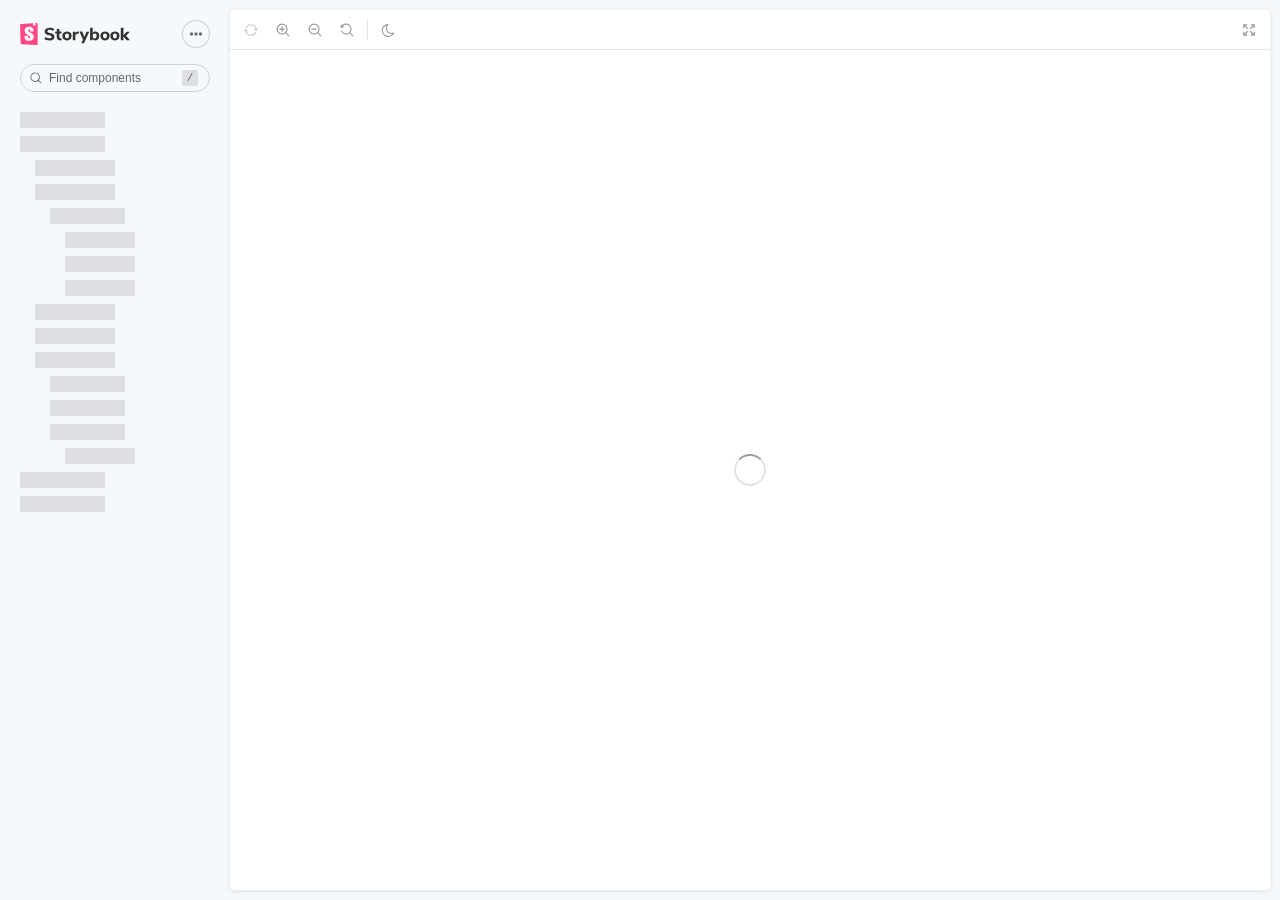
==== index.html @ 4e37e927 "chore: update Storybook" ====
<!doctype html><html lang="en"><head><meta charset="utf-8"/><title>Webpack App</title><meta name="viewport" content="width=device-width,initial-scale=1"/><style>html, body {
    overflow: hidden;
    height: 100%;
    width: 100%;
    margin: 0;
    padding: 0;
  }

  * {
    box-sizing: border-box;
  }</style><script>/* globals window */
  /* eslint-disable no-underscore-dangle */
  try {
    if (window.top !== window) {
      window.__REACT_DEVTOOLS_GLOBAL_HOOK__ = window.top.__REACT_DEVTOOLS_GLOBAL_HOOK__;
    }
  } catch (e) {
    // eslint-disable-next-line no-console
    console.warn('unable to connect to top frame for connecting dev tools');
  }

  window.onerror = function onerror(message, source, line, column, err) {
    if (window.CONFIG_TYPE !== 'DEVELOPMENT') return;
    // eslint-disable-next-line no-var, vars-on-top
    var xhr = new window.XMLHttpRequest();
    xhr.open('POST', '/runtime-error');
    xhr.setRequestHeader('Content-Type', 'application/json;charset=UTF-8');
    xhr.send(
      JSON.stringify({
        /* eslint-disable object-shorthand */
        message: message,
        source: source,
        line: line,
        column: column,
        error: err && { message: err.message, name: err.name, stack: err.stack },
        origin: 'manager',
        /* eslint-enable object-shorthand */
      })
    );
  };</script><style>#root[hidden],
      #docs-root[hidden] {
        display: none !important;
      }</style></head><body><div id="root"></div><div id="docs-root"></div><script>window['CONFIG_TYPE'] = "PRODUCTION";
          
      
          
            window['LOGLEVEL'] = "info";
          
      
          
            window['FEATURES'] = {"postcss":true,"emotionAlias":false,"warnOnLegacyHierarchySeparator":true,"buildStoriesJson":false,"storyStoreV7":false,"modernInlineRender":false,"breakingChangesV7":false,"interactionsDebugger":false,"babelModeV7":false,"argTypeTargetsV7":false,"previewMdx2":false};
          
      
          
      
          
      
          
            window['DOCS_MODE'] = false;</script><script src="runtime~main.684f02d374b0b2e201ba.manager.bundle.js"></script><script src="640.bce159fa34255ddc52f7.manager.bundle.js"></script><script src="main.37ca1c483bad04887713.manager.bundle.js"></script></body></html>
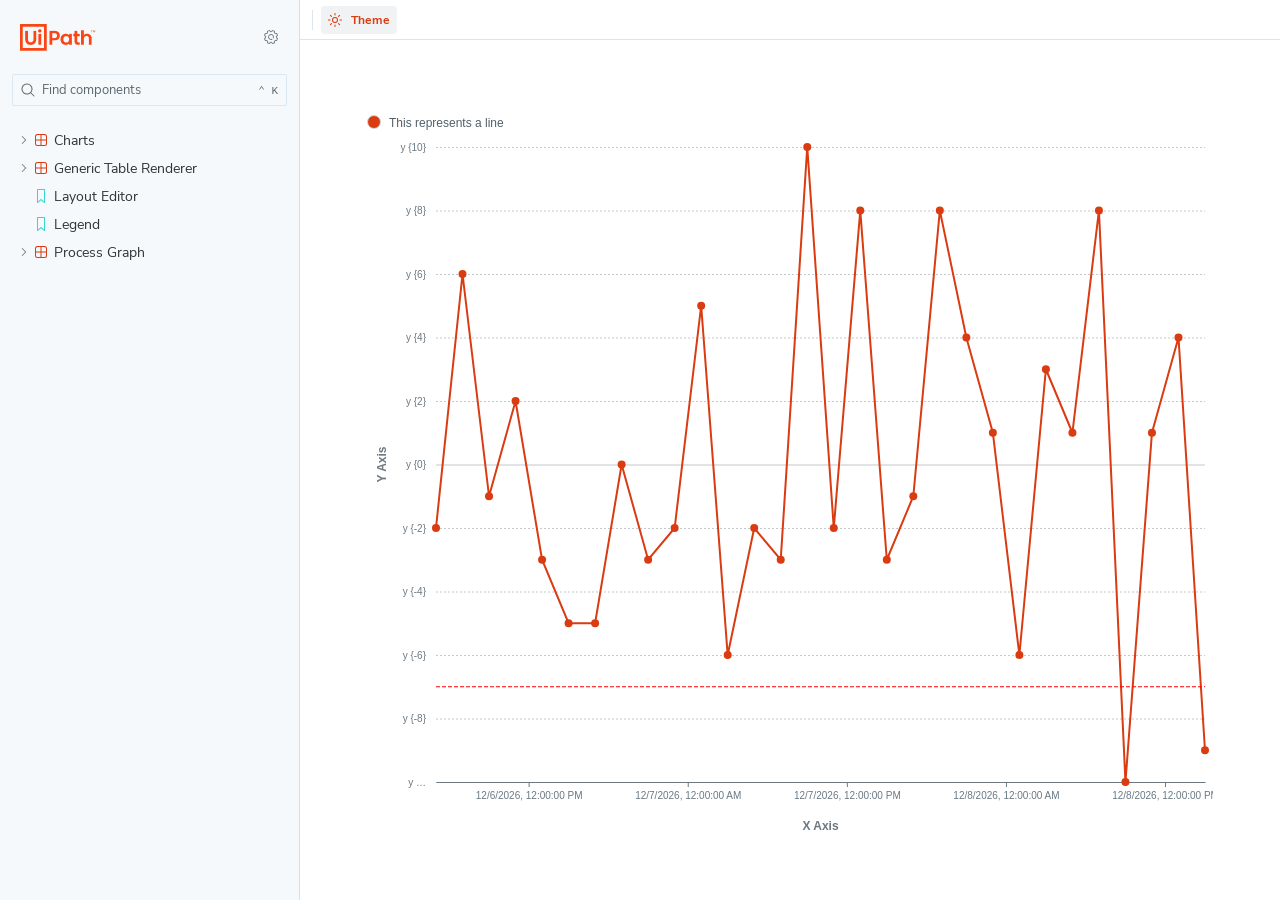
==== commit e830caf6: "chore: update Storybook" ====
--- a/index.html
+++ b/index.html
@@ -1,59 +1,156 @@
-<!doctype html><html lang="en"><head><meta charset="utf-8"/><title>Webpack App</title><meta name="viewport" content="width=device-width,initial-scale=1"/><style>html, body {
-    overflow: hidden;
-    height: 100%;
-    width: 100%;
-    margin: 0;
-    padding: 0;
+<!DOCTYPE html>
+<html lang="en">
+  <head>
+    <meta charset="utf-8" />
+
+    <title>storybook - Storybook</title>
+    <meta name="viewport" content="width=device-width, initial-scale=1" />
+
+    
+    <link rel="icon" type="image/svg+xml" href="./favicon.svg" />
+    
+    <style>
+      @font-face {
+        font-family: 'Nunito Sans';
+        font-style: normal;
+        font-weight: 400;
+        font-display: swap;
+        src: url('./sb-common-assets/nunito-sans-regular.woff2') format('woff2');
+      }
+
+      @font-face {
+        font-family: 'Nunito Sans';
+        font-style: italic;
+        font-weight: 400;
+        font-display: swap;
+        src: url('./sb-common-assets/nunito-sans-italic.woff2') format('woff2');
+      }
+
+      @font-face {
+        font-family: 'Nunito Sans';
+        font-style: normal;
+        font-weight: 700;
+        font-display: swap;
+        src: url('./sb-common-assets/nunito-sans-bold.woff2') format('woff2');
+      }
+
+      @font-face {
+        font-family: 'Nunito Sans';
+        font-style: italic;
+        font-weight: 700;
+        font-display: swap;
+        src: url('./sb-common-assets/nunito-sans-bold-italic.woff2') format('woff2');
+      }
+    </style>
+
+    <link href="./sb-manager/runtime.js" rel="modulepreload" />
+
+    
+    <link href="./sb-addons/storybook-core-server-presets-0/common-manager-bundle.js" rel="modulepreload" />
+    
+    <link href="./sb-addons/docs-1/manager-bundle.js" rel="modulepreload" />
+    
+    <link href="./sb-addons/themes-2/manager-bundle.js" rel="modulepreload" />
+    
+    <link href="./sb-addons/storybook-3/manager-bundle.js" rel="modulepreload" />
+       
+
+    <style>
+      #storybook-root[hidden] {
+        display: none !important;
+      }
+    </style>
+
+    
+  </head>
+  <body>
+    <div id="root"></div>
+
+    
+    <script>
+      
+        
+          window['FEATURES'] = {
+  "argTypeTargetsV7": true,
+  "legacyDecoratorFileOrder": false,
+  "disallowImplicitActionsInRenderV8": true,
+  "viewport": true,
+  "highlight": true,
+  "controls": true,
+  "interactions": true,
+  "actions": true,
+  "backgrounds": true,
+  "outline": true,
+  "measure": true
+};
+        
+      
+        
+          window['REFS'] = {};
+        
+      
+        
+          window['LOGLEVEL'] = "info";
+        
+      
+        
+          window['DOCS_OPTIONS'] = {
+  "defaultName": "Docs"
+};
+        
+      
+        
+          window['CONFIG_TYPE'] = "PRODUCTION";
+        
+      
+        
+      
+        
+      
+        
+          window['TAGS_OPTIONS'] = {
+  "dev-only": {
+    "excludeFromDocsStories": true
+  },
+  "docs-only": {
+    "excludeFromSidebar": true
+  },
+  "test-only": {
+    "excludeFromSidebar": true,
+    "excludeFromDocsStories": true
   }
+};
+        
+      
+        
+          window['STORYBOOK_RENDERER'] = "html";
+        
+      
+        
+          window['STORYBOOK_BUILDER'] = "@storybook/html-vite/node_modules/@storybook/builder-vite";
+        
+      
+        
+          window['STORYBOOK_FRAMEWORK'] = "@storybook/html-vite";
+        
+      
+    </script>
+    
 
-  * {
-    box-sizing: border-box;
-  }</style><script>/* globals window */
-  /* eslint-disable no-underscore-dangle */
-  try {
-    if (window.top !== window) {
-      window.__REACT_DEVTOOLS_GLOBAL_HOOK__ = window.top.__REACT_DEVTOOLS_GLOBAL_HOOK__;
-    }
-  } catch (e) {
-    // eslint-disable-next-line no-console
-    console.warn('unable to connect to top frame for connecting dev tools');
-  }
+    <script type="module">
+      import './sb-manager/globals-runtime.js';
 
-  window.onerror = function onerror(message, source, line, column, err) {
-    if (window.CONFIG_TYPE !== 'DEVELOPMENT') return;
-    // eslint-disable-next-line no-var, vars-on-top
-    var xhr = new window.XMLHttpRequest();
-    xhr.open('POST', '/runtime-error');
-    xhr.setRequestHeader('Content-Type', 'application/json;charset=UTF-8');
-    xhr.send(
-      JSON.stringify({
-        /* eslint-disable object-shorthand */
-        message: message,
-        source: source,
-        line: line,
-        column: column,
-        error: err && { message: err.message, name: err.name, stack: err.stack },
-        origin: 'manager',
-        /* eslint-enable object-shorthand */
-      })
-    );
-  };</script><style>#root[hidden],
-      #docs-root[hidden] {
-        display: none !important;
-      }</style></head><body><div id="root"></div><div id="docs-root"></div><script>window['CONFIG_TYPE'] = "PRODUCTION";
-          
       
-          
-            window['LOGLEVEL'] = "info";
-          
+        import './sb-addons/storybook-core-server-presets-0/common-manager-bundle.js';
       
-          
-            window['FEATURES'] = {"postcss":true,"emotionAlias":false,"warnOnLegacyHierarchySeparator":true,"buildStoriesJson":false,"storyStoreV7":false,"modernInlineRender":false,"breakingChangesV7":false,"interactionsDebugger":false,"babelModeV7":false,"argTypeTargetsV7":false,"previewMdx2":false};
-          
+        import './sb-addons/docs-1/manager-bundle.js';
       
-          
+        import './sb-addons/themes-2/manager-bundle.js';
       
-          
+        import './sb-addons/storybook-3/manager-bundle.js';
       
-          
-            window['DOCS_MODE'] = false;</script><script src="runtime~main.684f02d374b0b2e201ba.manager.bundle.js"></script><script src="640.bce159fa34255ddc52f7.manager.bundle.js"></script><script src="main.37ca1c483bad04887713.manager.bundle.js"></script></body></html>+
+      import './sb-manager/runtime.js';
+    </script>
+  </body>
+</html>
